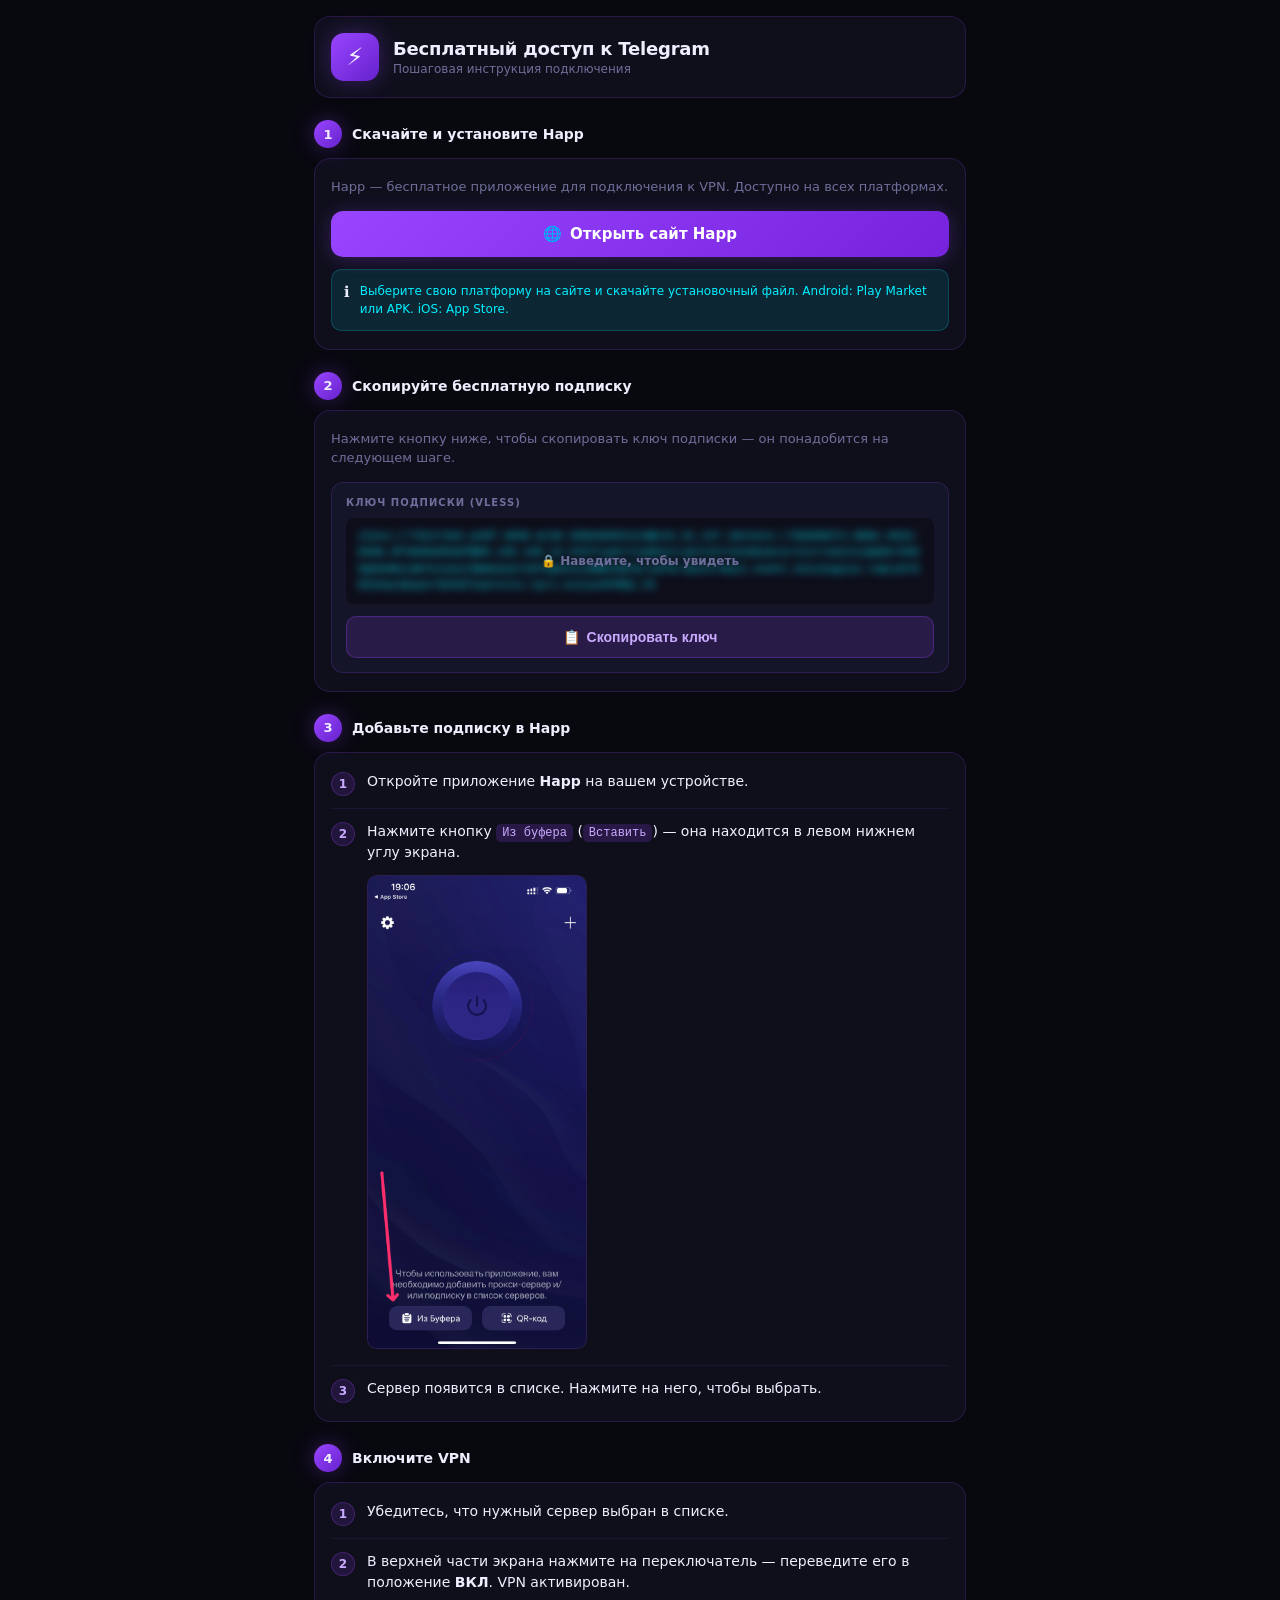
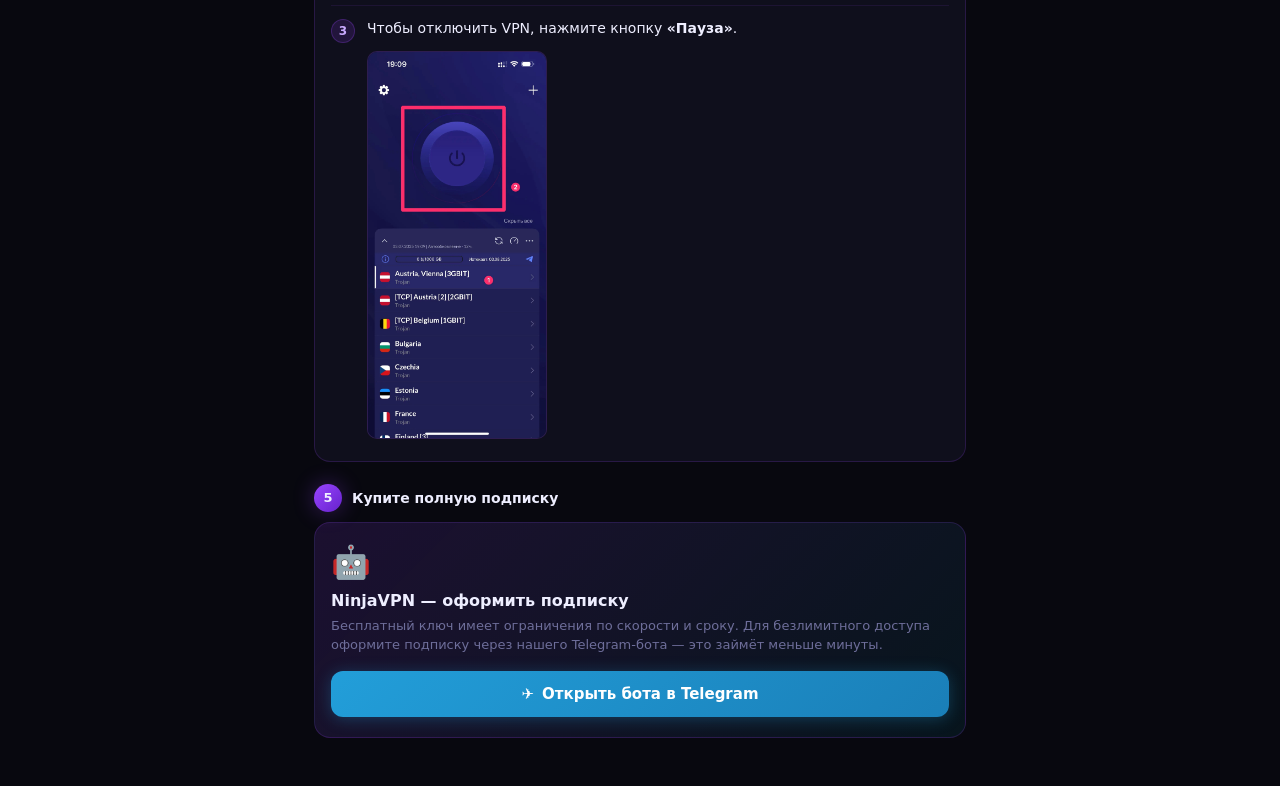
==== index.html @ a9976b2b "Update VLESS subscription link in index.html to change the fingerprint from 'chrome' to 'safari'" ====
<!doctype html>
<html lang="ru">
<head>
  <meta charset="utf-8">
  <meta name="viewport" content="width=device-width,initial-scale=1,viewport-fit=cover">
  <meta name="referrer" content="no-referrer">
  <title>Бесплатный VPN — инструкция</title>

  <!-- Open Graph / превью при вставке ссылки -->
  <meta property="og:type"        content="website">
  <meta property="og:url"         content="https://vilyzo.github.io/ninjavpn/">
  <meta property="og:title"       content="Бесплатный доступ к Telegram — подключить за 1 минуту">
  <meta property="og:description" content="Пошаговая инструкция: скачайте Happ, вставьте бесплатный VLESS-ключ и включите VPN. Работает на iOS и Android.">
  <meta property="og:image"       content="https://vilyzo.github.io/ninjavpn/img/og-preview.jpg">
  <meta property="og:locale"      content="ru_RU">

  <!-- Twitter / Telegram использует og: теги, но на всякий случай -->
  <meta name="twitter:card"        content="summary_large_image">
  <meta name="twitter:title"       content="Бесплатный доступ к Telegram — подключить за 1 минуту">
  <meta name="twitter:description" content="Пошаговая инструкция: скачайте Happ, вставьте бесплатный VLESS-ключ и включите VPN.">
  <meta name="twitter:image"       content="https://vilyzo.github.io/ninjavpn/img/og-preview.jpg">
  <style>
    :root {
      --bg:      #08080f;
      --surface: #0f0f1c;
      --surf2:   #15152a;
      --border:  rgba(153,69,255,.18);
      --primary: #9945ff;
      --pglow:   0 0 22px rgba(153,69,255,.32);
      --pdim:    rgba(153,69,255,.14);
      --accent:  #00eeff;
      --adim:    rgba(0,238,255,.1);
      --text:    #eeeeff;
      --muted:   #6e6e9a;
      --green:   #00e096;
      --gdim:    rgba(0,224,150,.12);
      --r:       16px;
    }

    *, *::before, *::after { box-sizing: border-box; margin: 0; padding: 0; }

    html, body {
      background: var(--bg);
      color: var(--text);
      font-family: system-ui, -apple-system, Segoe UI, Roboto, Arial, sans-serif;
      -webkit-font-smoothing: antialiased;
      -webkit-tap-highlight-color: transparent;
    }

    .wrap {
      max-width: 680px;
      margin: 0 auto;
      padding: 16px 14px 48px;
    }

    /* ── Header ── */
    .header {
      display: flex;
      align-items: center;
      gap: 14px;
      background: var(--surface);
      border: 1px solid var(--border);
      border-radius: var(--r);
      padding: 16px;
      margin-bottom: 20px;
    }
    .logo {
      width: 48px; height: 48px;
      background: linear-gradient(135deg, #9945ff 0%, #6622cc 100%);
      border-radius: 13px;
      display: flex; align-items: center; justify-content: center;
      font-size: 24px;
      flex-shrink: 0;
      box-shadow: var(--pglow);
    }
    .header-text { flex: 1; min-width: 0; }
    .header-title { font-size: 18px; font-weight: 800; letter-spacing: -.2px; }
    .header-sub   { font-size: 12px; color: var(--muted); margin-top: 3px; }

    /* ── Step label ── */
    .step-label {
      display: flex;
      align-items: center;
      gap: 10px;
      margin: 22px 0 10px;
    }
    .step-num {
      width: 28px; height: 28px;
      border-radius: 50%;
      background: linear-gradient(135deg, #9945ff 0%, #6622cc 100%);
      display: flex; align-items: center; justify-content: center;
      font-size: 13px; font-weight: 800;
      flex-shrink: 0;
      box-shadow: var(--pglow);
    }
    .step-title { font-size: 14px; font-weight: 700; color: var(--text); }

    /* ── Card ── */
    .card {
      background: var(--surface);
      border: 1px solid var(--border);
      border-radius: var(--r);
      padding: 18px 16px;
    }
    .card + .card { margin-top: 10px; }

    .hint {
      font-size: 13px;
      color: var(--muted);
      line-height: 1.5;
      margin-bottom: 14px;
    }
    .hint:last-child { margin-bottom: 0; }

    /* ── Download button ── */
    .btn-dl {
      display: flex;
      align-items: center;
      justify-content: center;
      gap: 8px;
      background: linear-gradient(135deg, #9945ff 0%, #7722dd 100%);
      color: #fff;
      text-decoration: none;
      border-radius: 12px;
      padding: 14px 20px;
      font-size: 15px;
      font-weight: 700;
      box-shadow: 0 2px 18px rgba(153,69,255,.28);
      transition: opacity .14s, transform .1s;
    }
    .btn-dl:active { transform: scale(.97); opacity: .88; }

    /* ── Subscription block ── */
    .sub-block {
      background: var(--surf2);
      border: 1px solid var(--border);
      border-radius: 12px;
      padding: 14px;
    }
    .sub-label {
      font-size: 10px;
      font-weight: 700;
      color: var(--muted);
      text-transform: uppercase;
      letter-spacing: 1px;
      margin-bottom: 10px;
    }
    .sub-text-wrap {
      position: relative;
      overflow: hidden;
      border-radius: 8px;
      background: rgba(0,0,0,.35);
      padding: 10px 12px;
      margin-bottom: 12px;
      cursor: default;
      user-select: none;
    }
    .sub-text {
      font-size: 11px;
      font-family: monospace;
      color: var(--accent);
      word-break: break-all;
      line-height: 1.5;
      filter: blur(4px);
      transition: filter .2s;
      user-select: text;
      pointer-events: none;
    }
    .sub-text-wrap:hover .sub-text,
    .sub-text-wrap:focus-within .sub-text { filter: blur(0); }

    .sub-overlay {
      position: absolute;
      inset: 0;
      display: flex;
      align-items: center;
      justify-content: center;
      font-size: 12px;
      font-weight: 600;
      color: var(--muted);
      pointer-events: none;
      transition: opacity .2s;
      background: transparent;
    }
    .sub-text-wrap:hover .sub-overlay { opacity: 0; }

    .btn-copy {
      display: flex;
      align-items: center;
      justify-content: center;
      gap: 7px;
      width: 100%;
      background: var(--pdim);
      border: 1px solid rgba(153,69,255,.3);
      border-radius: 10px;
      color: #c9aaff;
      font-size: 14px;
      font-weight: 700;
      padding: 12px;
      cursor: pointer;
      transition: background .14s, transform .1s;
    }
    .btn-copy:active { background: rgba(153,69,255,.28); transform: scale(.98); }
    .btn-copy.ok { background: var(--gdim); border-color: rgba(0,224,150,.3); color: var(--green); }

    /* ── Instruction steps ── */
    .instr-step {
      display: flex;
      gap: 12px;
      padding: 12px 0;
      border-bottom: 1px solid rgba(153,69,255,.1);
    }
    .instr-step:last-child { border-bottom: none; padding-bottom: 0; }
    .instr-step:first-child { padding-top: 0; }

    .instr-num {
      width: 24px; height: 24px;
      border-radius: 50%;
      background: var(--pdim);
      border: 1px solid rgba(153,69,255,.25);
      display: flex; align-items: center; justify-content: center;
      font-size: 12px; font-weight: 700;
      color: #c9aaff;
      flex-shrink: 0;
      margin-top: 1px;
    }
    .instr-body { flex: 1; min-width: 0; }
    .instr-text {
      font-size: 14px;
      line-height: 1.5;
      color: var(--text);
    }
    .instr-text code {
      font-size: 12px;
      background: rgba(153,69,255,.18);
      color: #c9aaff;
      border-radius: 5px;
      padding: 2px 6px;
      font-family: monospace;
    }

    .img-wrap {
      margin-top: 12px;
      border-radius: 10px;
      overflow: hidden;
      background: var(--surf2);
      border: 1px solid var(--border);
      display: inline-block;
      max-width: 220px;
    }
    .img-wrap img {
      display: block;
      width: 100%;
      height: auto;
    }

    /* ── Final CTA ── */
    .cta-block {
      background: linear-gradient(135deg, rgba(153,69,255,.14) 0%, rgba(0,238,255,.06) 100%);
      border: 1px solid var(--border);
      border-radius: var(--r);
      padding: 20px 16px;
    }
    .cta-icon { font-size: 32px; margin-bottom: 10px; }
    .cta-title {
      font-size: 16px; font-weight: 800;
      margin-bottom: 6px;
    }
    .cta-desc {
      font-size: 13px;
      color: var(--muted);
      line-height: 1.5;
      margin-bottom: 16px;
    }
    .btn-bot {
      display: flex;
      align-items: center;
      justify-content: center;
      gap: 8px;
      background: linear-gradient(135deg, #229ED9 0%, #1a7fb8 100%);
      color: #fff;
      text-decoration: none;
      border-radius: 12px;
      padding: 14px 20px;
      font-size: 15px;
      font-weight: 700;
      box-shadow: 0 2px 16px rgba(34,158,217,.3);
      transition: opacity .14s, transform .1s;
    }
    .btn-bot:active { transform: scale(.97); opacity: .88; }

    /* ── Notice ── */
    .notice {
      display: flex;
      gap: 10px;
      background: var(--adim);
      border: 1px solid rgba(0,238,255,.18);
      border-radius: 10px;
      padding: 12px;
      margin-top: 12px;
    }
    .notice-icon { font-size: 15px; flex-shrink: 0; margin-top: 1px; }
    .notice-text { font-size: 12px; color: var(--accent); line-height: 1.5; }

    /* ── Divider ── */
    .divider {
      height: 1px;
      background: var(--border);
      margin: 14px 0;
    }
  </style>
</head>
<body>
<div class="wrap">

  <!-- Header -->
  <div class="header">
    <div class="logo">⚡</div>
    <div class="header-text">
      <div class="header-title">Бесплатный доступ к Telegram</div>
      <div class="header-sub">Пошаговая инструкция подключения</div>
    </div>
  </div>

  <!-- Step 1: Download Happ -->
  <div class="step-label">
    <div class="step-num">1</div>
    <div class="step-title">Скачайте и установите Happ</div>
  </div>
  <div class="card">
    <p class="hint">Happ — бесплатное приложение для подключения к VPN. Доступно на всех платформах.</p>
    <a class="btn-dl" href="https://www.happ.su/main/ru" target="_blank" rel="noopener">
      <span>🌐</span>
      <span>Открыть сайт Happ</span>
    </a>
    <div class="notice" style="margin-top:12px">
      <span class="notice-icon">ℹ️</span>
      <span class="notice-text">Выберите свою платформу на сайте и скачайте установочный файл. Android: Play Market или APK. iOS: App Store.</span>
    </div>
  </div>

  <!-- Step 2: Subscription -->
  <div class="step-label">
    <div class="step-num">2</div>
    <div class="step-title">Скопируйте бесплатную подписку</div>
  </div>
  <div class="card">
    <p class="hint">Нажмите кнопку ниже, чтобы скопировать ключ подписки — он понадобится на следующем шаге.</p>
    <div class="sub-block">
      <div class="sub-label">Ключ подписки (VLESS)</div>
      <div class="sub-text-wrap" title="Наведите, чтобы увидеть">
        <div class="sub-text" id="subText">vless://762173ee-a49f-4858-ac36-209e66652124@144.31.137.18vless://bb909672-d08e-401b-b9da-df4869a95a6f@90.156.169.12:443?type=tcp&encryption=none&security=reality&pbk=k6GOpEOURuLND7e12ait9W8aIwItl8TUQSXn1uMBECE&fp=safari&sni=mail.event.oncologica.ru&sid=9b534a13&spx=%2F&flow=xtls-rprx-vision#FREE_TG</div>
        <div class="sub-overlay">🔒 Наведите, чтобы увидеть</div>
      </div>
      <button class="btn-copy" id="copyBtn" type="button">
        <span>📋</span>
        <span id="copyLabel">Скопировать ключ</span>
      </button>
    </div>
  </div>

  <!-- Step 3: Add to app -->
  <div class="step-label">
    <div class="step-num">3</div>
    <div class="step-title">Добавьте подписку в Happ</div>
  </div>
  <div class="card">
    <div class="instr-step">
      <div class="instr-num">1</div>
      <div class="instr-body">
        <div class="instr-text">Откройте приложение <strong>Happ</strong> на вашем устройстве.</div>
      </div>
    </div>
    <div class="instr-step">
      <div class="instr-num">2</div>
      <div class="instr-body">
        <div class="instr-text">
          Нажмите кнопку <code>Из буфера</code> (<code>Вставить</code>) — она находится в левом нижнем углу экрана.
        </div>
        <div class="img-wrap" style="margin-top:12px">
          <img src="img/install/ios/happ/ios_happ_step_1.webp" alt="Кнопка Из буфера в Happ" loading="lazy">
        </div>
      </div>
    </div>
    <div class="instr-step">
      <div class="instr-num">3</div>
      <div class="instr-body">
        <div class="instr-text">Сервер появится в списке. Нажмите на него, чтобы выбрать.</div>
      </div>
    </div>
  </div>

  <!-- Step 4: Enable VPN -->
  <div class="step-label">
    <div class="step-num">4</div>
    <div class="step-title">Включите VPN</div>
  </div>
  <div class="card">
    <div class="instr-step">
      <div class="instr-num">1</div>
      <div class="instr-body">
        <div class="instr-text">Убедитесь, что нужный сервер выбран в списке.</div>
      </div>
    </div>
    <div class="instr-step">
      <div class="instr-num">2</div>
      <div class="instr-body">
        <div class="instr-text">В верхней части экрана нажмите на переключатель — переведите его в положение <strong>ВКЛ</strong>. VPN активирован.</div>
      </div>
    </div>
    <div class="instr-step">
      <div class="instr-num">3</div>
      <div class="instr-body">
        <div class="instr-text">Чтобы отключить VPN, нажмите кнопку <strong>«Пауза»</strong>.</div>
        <div class="img-wrap" style="margin-top:12px; max-width:180px">
          <img src="assets/images/ios_happ_step_2-7b54c99772db80fa924ab985b76c19bf.jpg" alt="Переключатель VPN в Happ" loading="lazy">
        </div>
      </div>
    </div>
  </div>

  <!-- Step 5: Buy subscription -->
  <div class="step-label">
    <div class="step-num">5</div>
    <div class="step-title">Купите полную подписку</div>
  </div>
  <div class="cta-block">
    <div class="cta-icon">🤖</div>
    <div class="cta-title">NinjaVPN — оформить подписку</div>
    <div class="cta-desc">
      Бесплатный ключ имеет ограничения по скорости и сроку. Для безлимитного доступа оформите подписку через нашего Telegram-бота — это займёт меньше минуты.
    </div>
    <a class="btn-bot" href="https://t.me/NetNinjaVPN_bot" target="_blank" rel="noopener">
      <span>✈️</span>
      <span>Открыть бота в Telegram</span>
    </a>
  </div>

</div>

<script>
  const VLESS = document.getElementById("subText").textContent.trim();

  async function copyToClipboard(text) {
    try {
      await navigator.clipboard.writeText(text);
      return true;
    } catch {
      try {
        const ta = document.createElement("textarea");
        ta.value = text;
        ta.style.cssText = "position:fixed;left:-9999px;top:-9999px;opacity:0";
        document.body.appendChild(ta);
        ta.focus();
        ta.select();
        const ok = document.execCommand("copy");
        document.body.removeChild(ta);
        return ok;
      } catch {
        return false;
      }
    }
  }

  document.getElementById("copyBtn").addEventListener("click", async () => {
    const btn = document.getElementById("copyBtn");
    const label = document.getElementById("copyLabel");
    const ok = await copyToClipboard(VLESS);
    if (ok) {
      btn.classList.add("ok");
      label.textContent = "Скопировано!";
      setTimeout(() => {
        btn.classList.remove("ok");
        label.textContent = "Скопировать ключ";
      }, 2500);
    }
  });
</script>
</body>
</html>
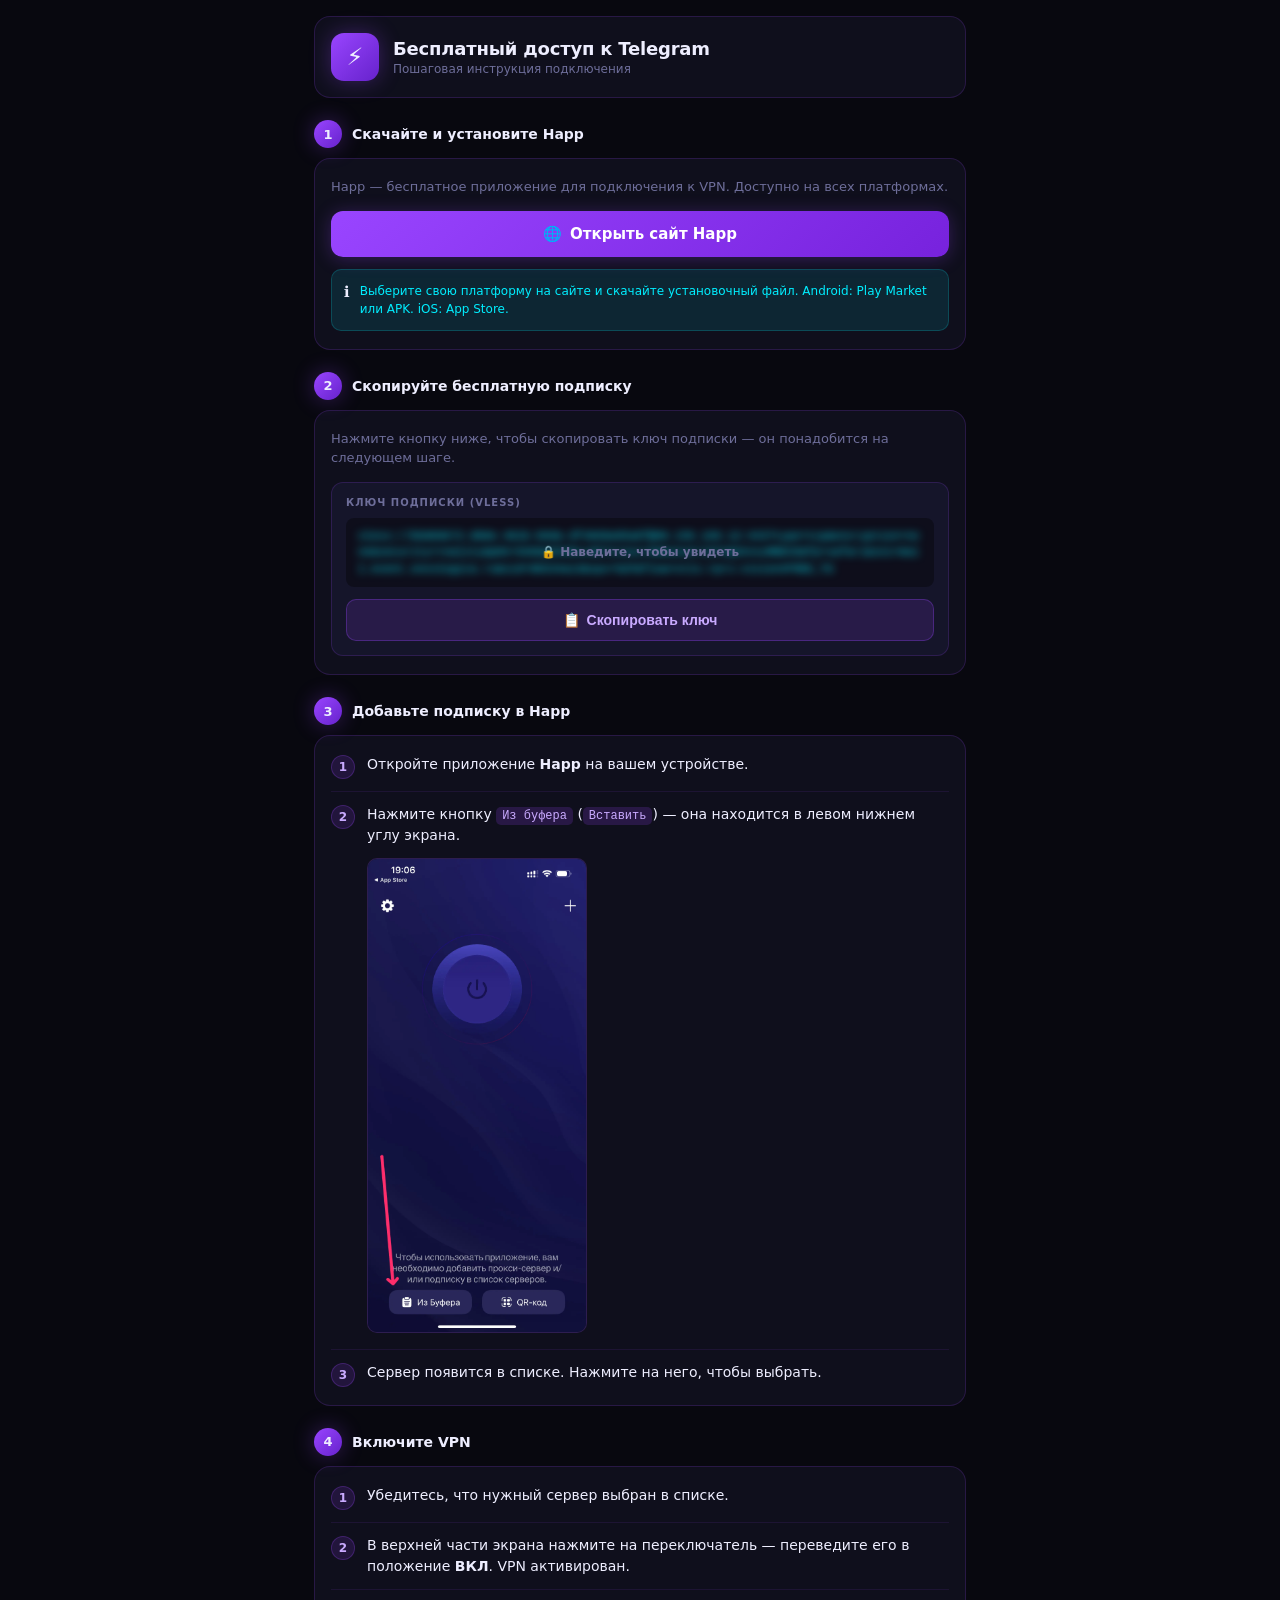
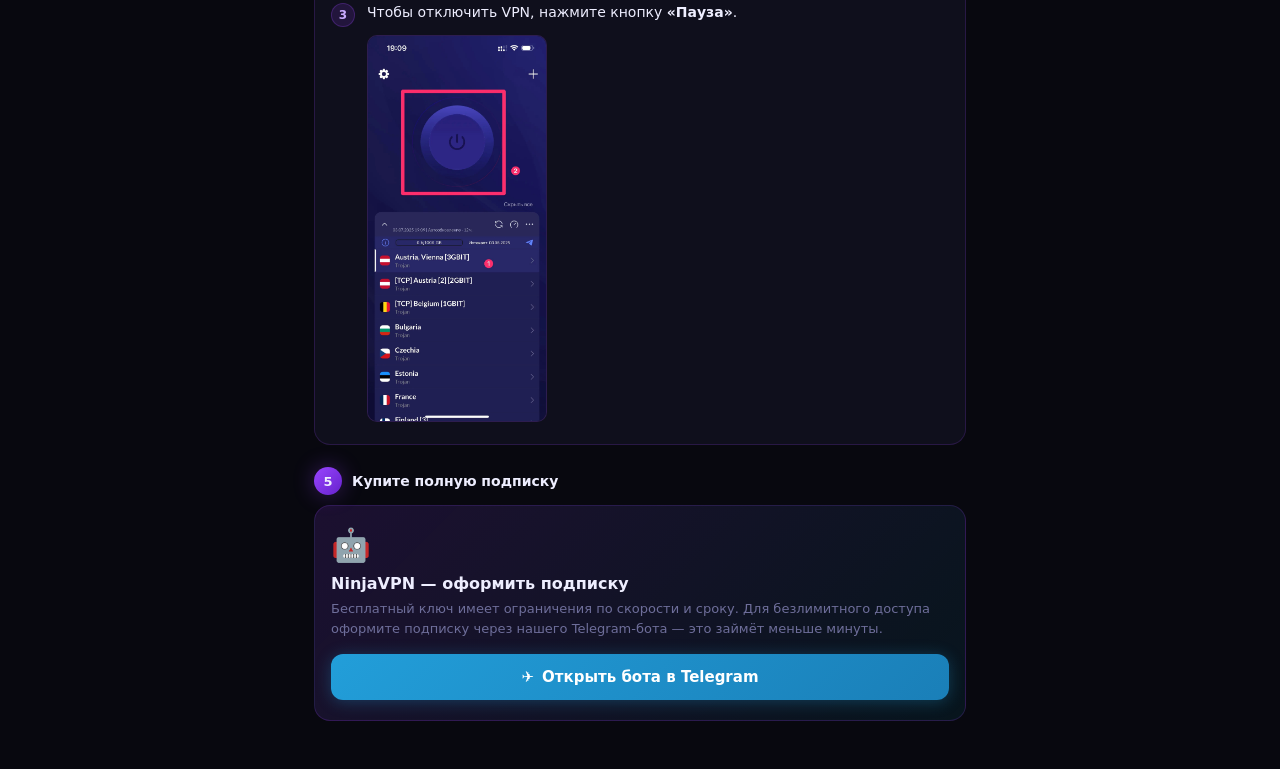
==== commit 72fd9868: "Update VLESS subscription link in index.html to remove the first part of the URL for clarity" ====
--- a/index.html
+++ b/index.html
@@ -349,7 +349,7 @@
     <div class="sub-block">
       <div class="sub-label">Ключ подписки (VLESS)</div>
       <div class="sub-text-wrap" title="Наведите, чтобы увидеть">
-        <div class="sub-text" id="subText">vless://762173ee-a49f-4858-ac36-209e66652124@144.31.137.18vless://bb909672-d08e-401b-b9da-df4869a95a6f@90.156.169.12:443?type=tcp&encryption=none&security=reality&pbk=k6GOpEOURuLND7e12ait9W8aIwItl8TUQSXn1uMBECE&fp=safari&sni=mail.event.oncologica.ru&sid=9b534a13&spx=%2F&flow=xtls-rprx-vision#FREE_TG</div>
+        <div class="sub-text" id="subText">vless://bb909672-d08e-401b-b9da-df4869a95a6f@90.156.169.12:443?type=tcp&encryption=none&security=reality&pbk=k6GOpEOURuLND7e12ait9W8aIwItl8TUQSXn1uMBECE&fp=safari&sni=mail.event.oncologica.ru&sid=9b534a13&spx=%2F&flow=xtls-rprx-vision#FREE_TG</div>
         <div class="sub-overlay">🔒 Наведите, чтобы увидеть</div>
       </div>
       <button class="btn-copy" id="copyBtn" type="button">
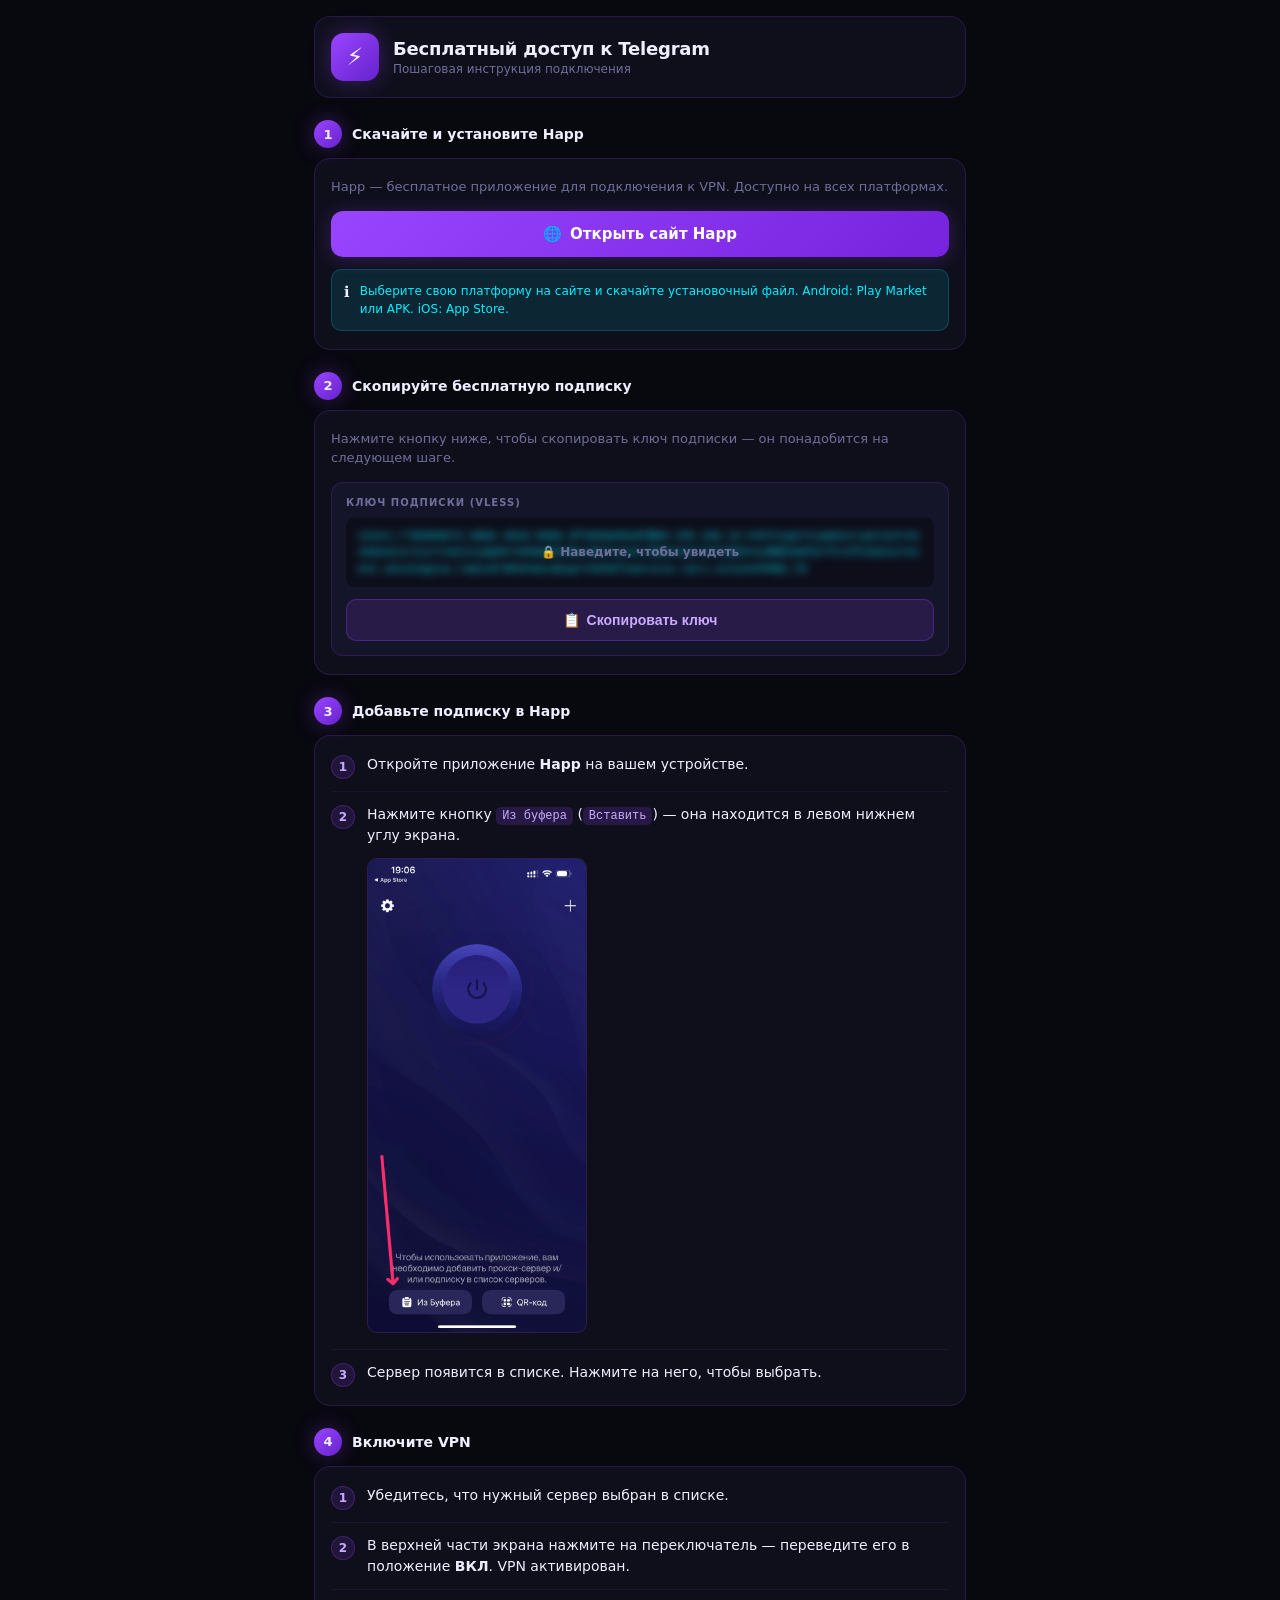
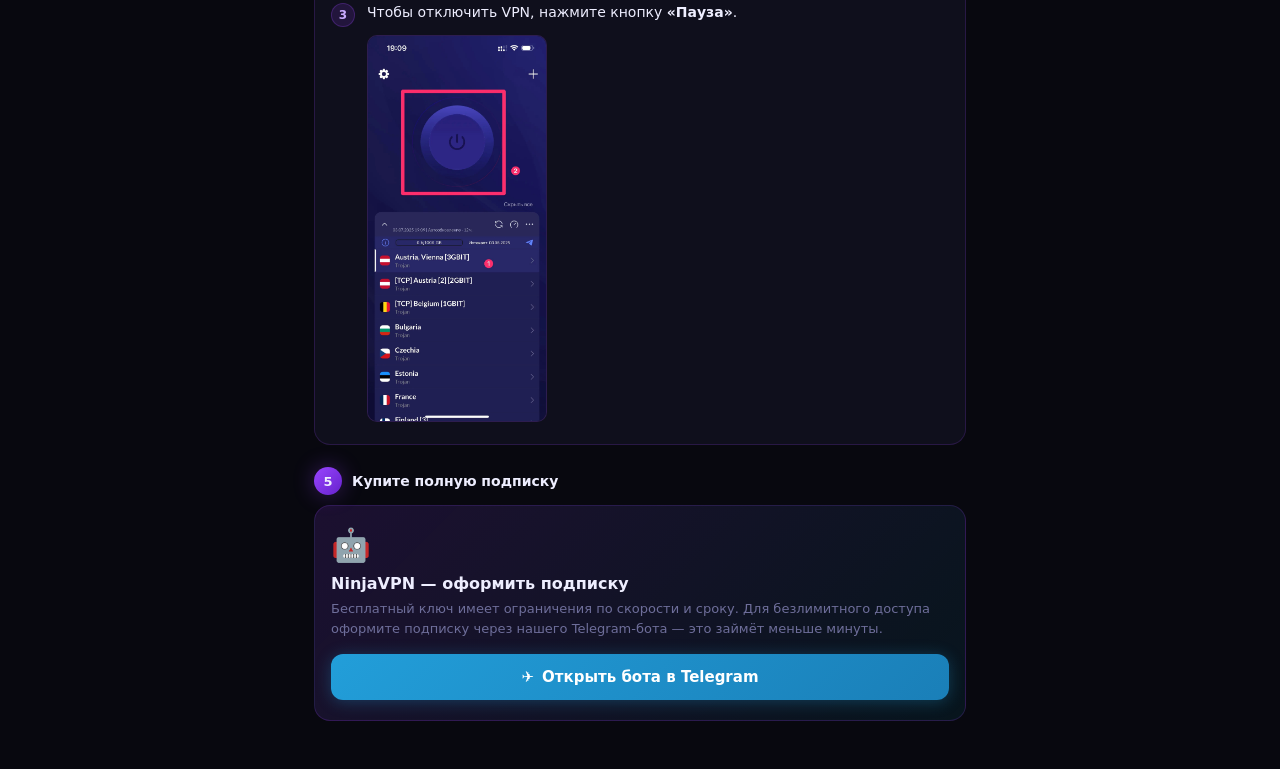
==== commit c74eb384: "Update VLESS subscription link in index.html for improved clarity and browser compatibility" ====
--- a/index.html
+++ b/index.html
@@ -349,7 +349,7 @@
     <div class="sub-block">
       <div class="sub-label">Ключ подписки (VLESS)</div>
       <div class="sub-text-wrap" title="Наведите, чтобы увидеть">
-        <div class="sub-text" id="subText">vless://bb909672-d08e-401b-b9da-df4869a95a6f@90.156.169.12:443?type=tcp&encryption=none&security=reality&pbk=k6GOpEOURuLND7e12ait9W8aIwItl8TUQSXn1uMBECE&fp=safari&sni=mail.event.oncologica.ru&sid=9b534a13&spx=%2F&flow=xtls-rprx-vision#FREE_TG</div>
+        <div class="sub-text" id="subText">vless://bb909672-d08e-401b-b9da-df4869a95a6f@90.156.169.12:443?type=tcp&encryption=none&security=reality&pbk=k6GOpEOURuLND7e12ait9W8aIwItl8TUQSXn1uMBECE&fp=firefox&sni=event.oncologica.ru&sid=9b534a13&spx=%2F&flow=xtls-rprx-vision#FREE_TG</div>
         <div class="sub-overlay">🔒 Наведите, чтобы увидеть</div>
       </div>
       <button class="btn-copy" id="copyBtn" type="button">
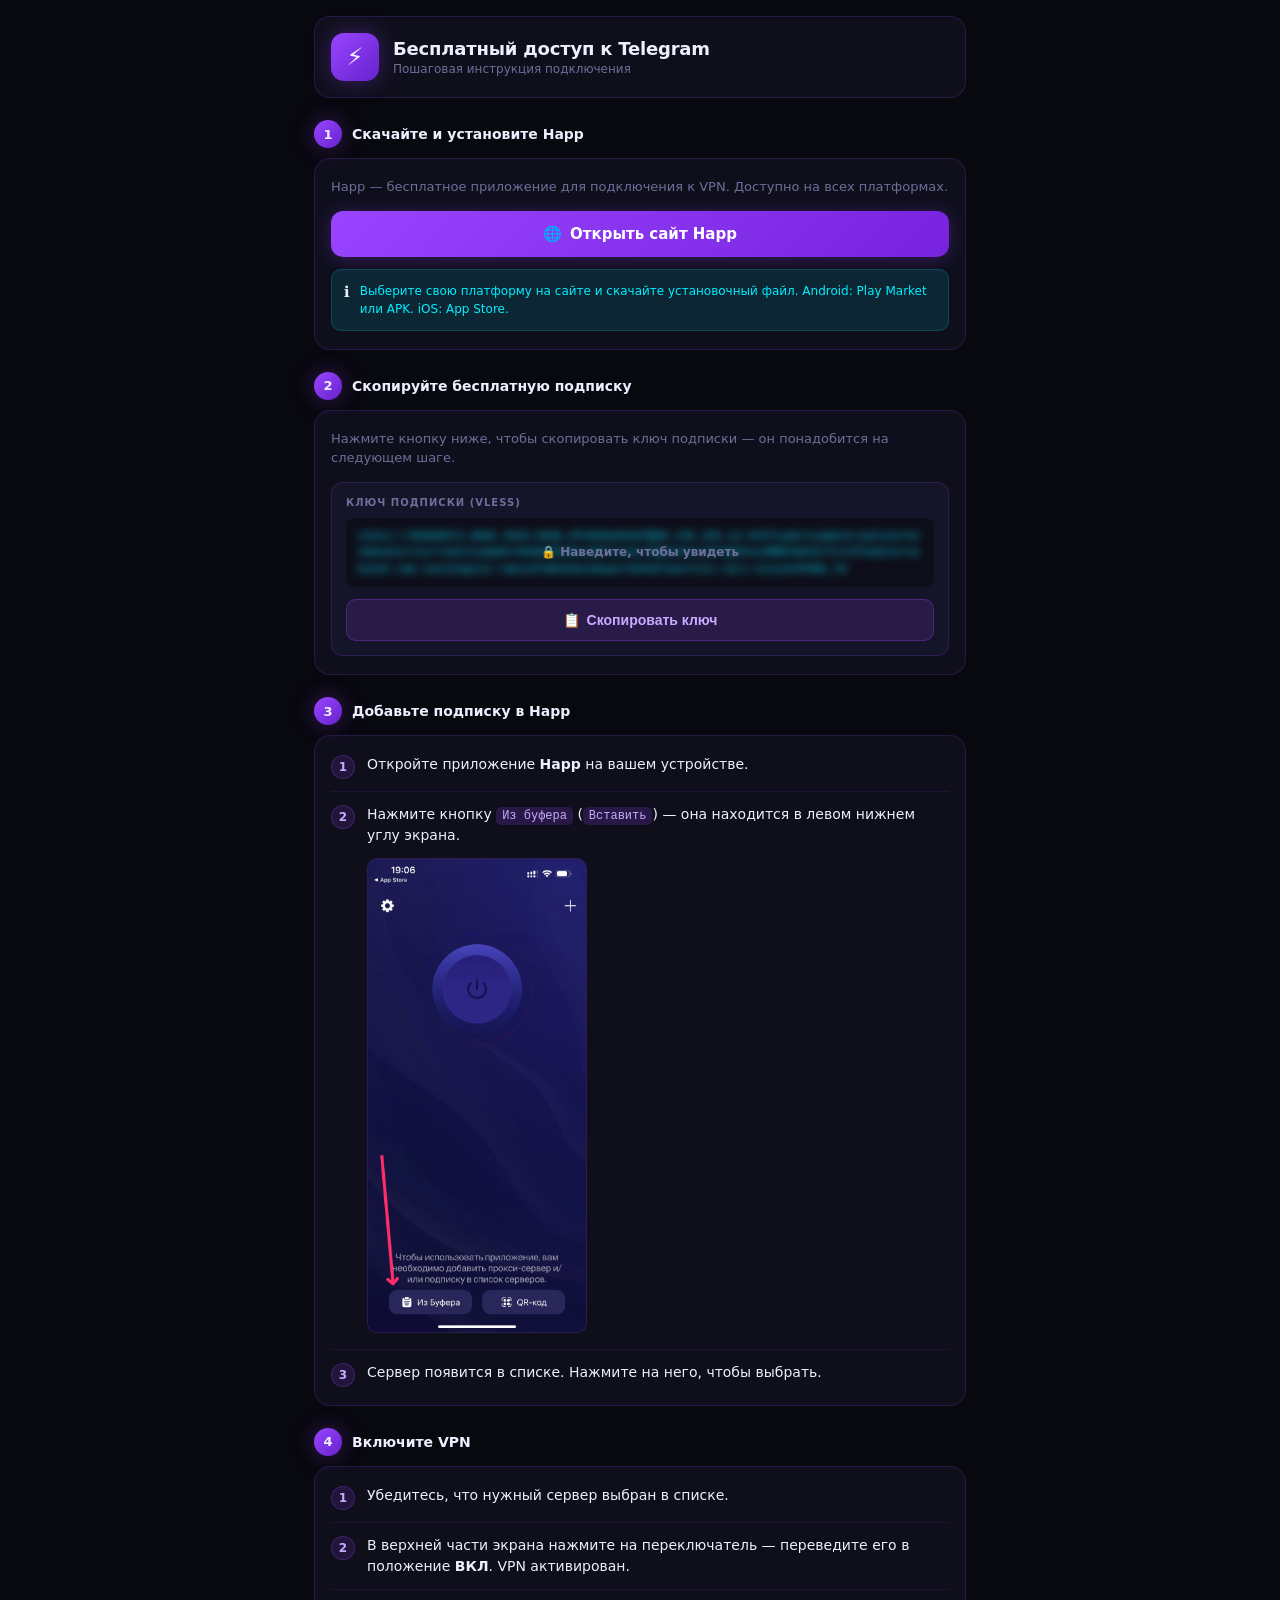
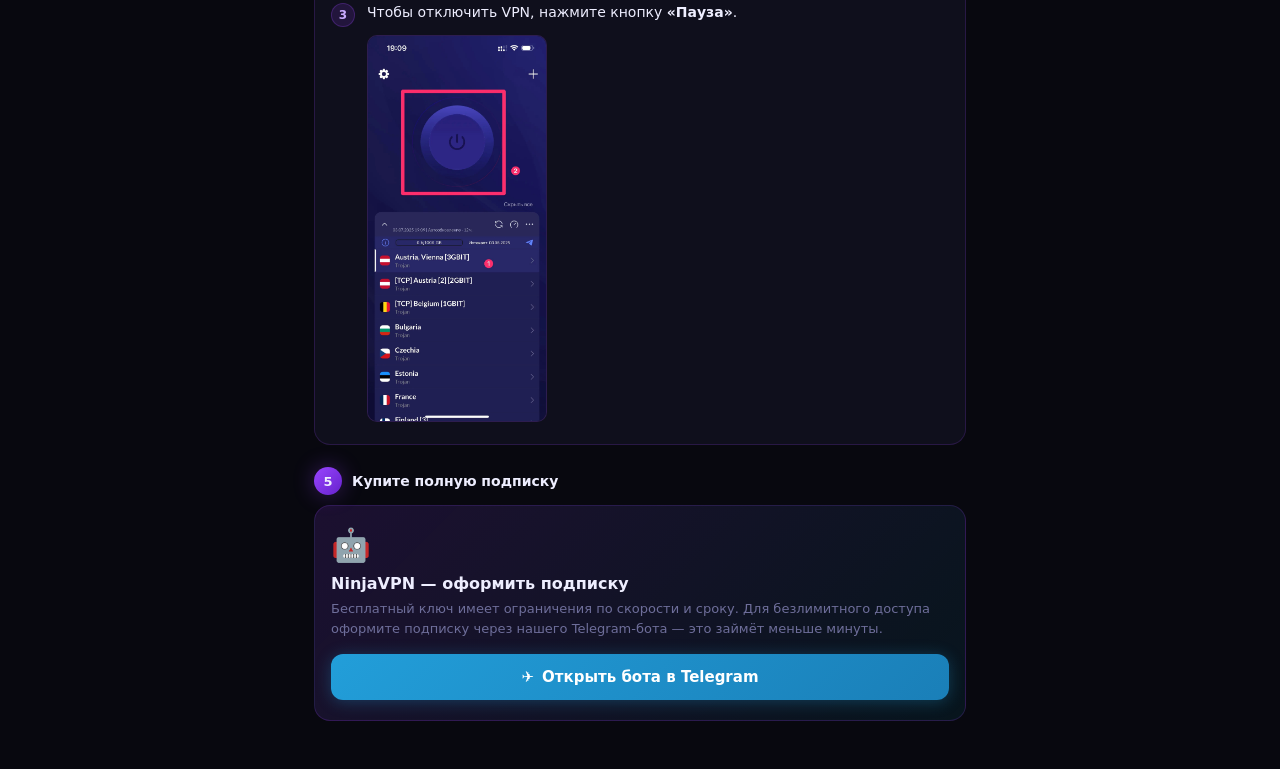
==== commit 8d464ca6: "Remove ansible-guide.html to streamline documentation and focus on essential resources" ====
--- a/index.html
+++ b/index.html
@@ -349,7 +349,7 @@
     <div class="sub-block">
       <div class="sub-label">Ключ подписки (VLESS)</div>
       <div class="sub-text-wrap" title="Наведите, чтобы увидеть">
-        <div class="sub-text" id="subText">vless://bb909672-d08e-401b-b9da-df4869a95a6f@90.156.169.12:443?type=tcp&encryption=none&security=reality&pbk=k6GOpEOURuLND7e12ait9W8aIwItl8TUQSXn1uMBECE&fp=firefox&sni=event.oncologica.ru&sid=9b534a13&spx=%2F&flow=xtls-rprx-vision#FREE_TG</div>
+        <div class="sub-text" id="subText">vless://bb909672-d08e-401b-b9da-df4869a95a6f@90.156.169.12:443?type=tcp&encryption=none&security=reality&pbk=k6GOpEOURuLND7e12ait9W8aIwItl8TUQSXn1uMBECE&fp=firefox&sni=cabinet-cms.oncologica.ru&sid=9b534a13&spx=%2F&flow=xtls-rprx-vision#FREE_TG</div>
         <div class="sub-overlay">🔒 Наведите, чтобы увидеть</div>
       </div>
       <button class="btn-copy" id="copyBtn" type="button">
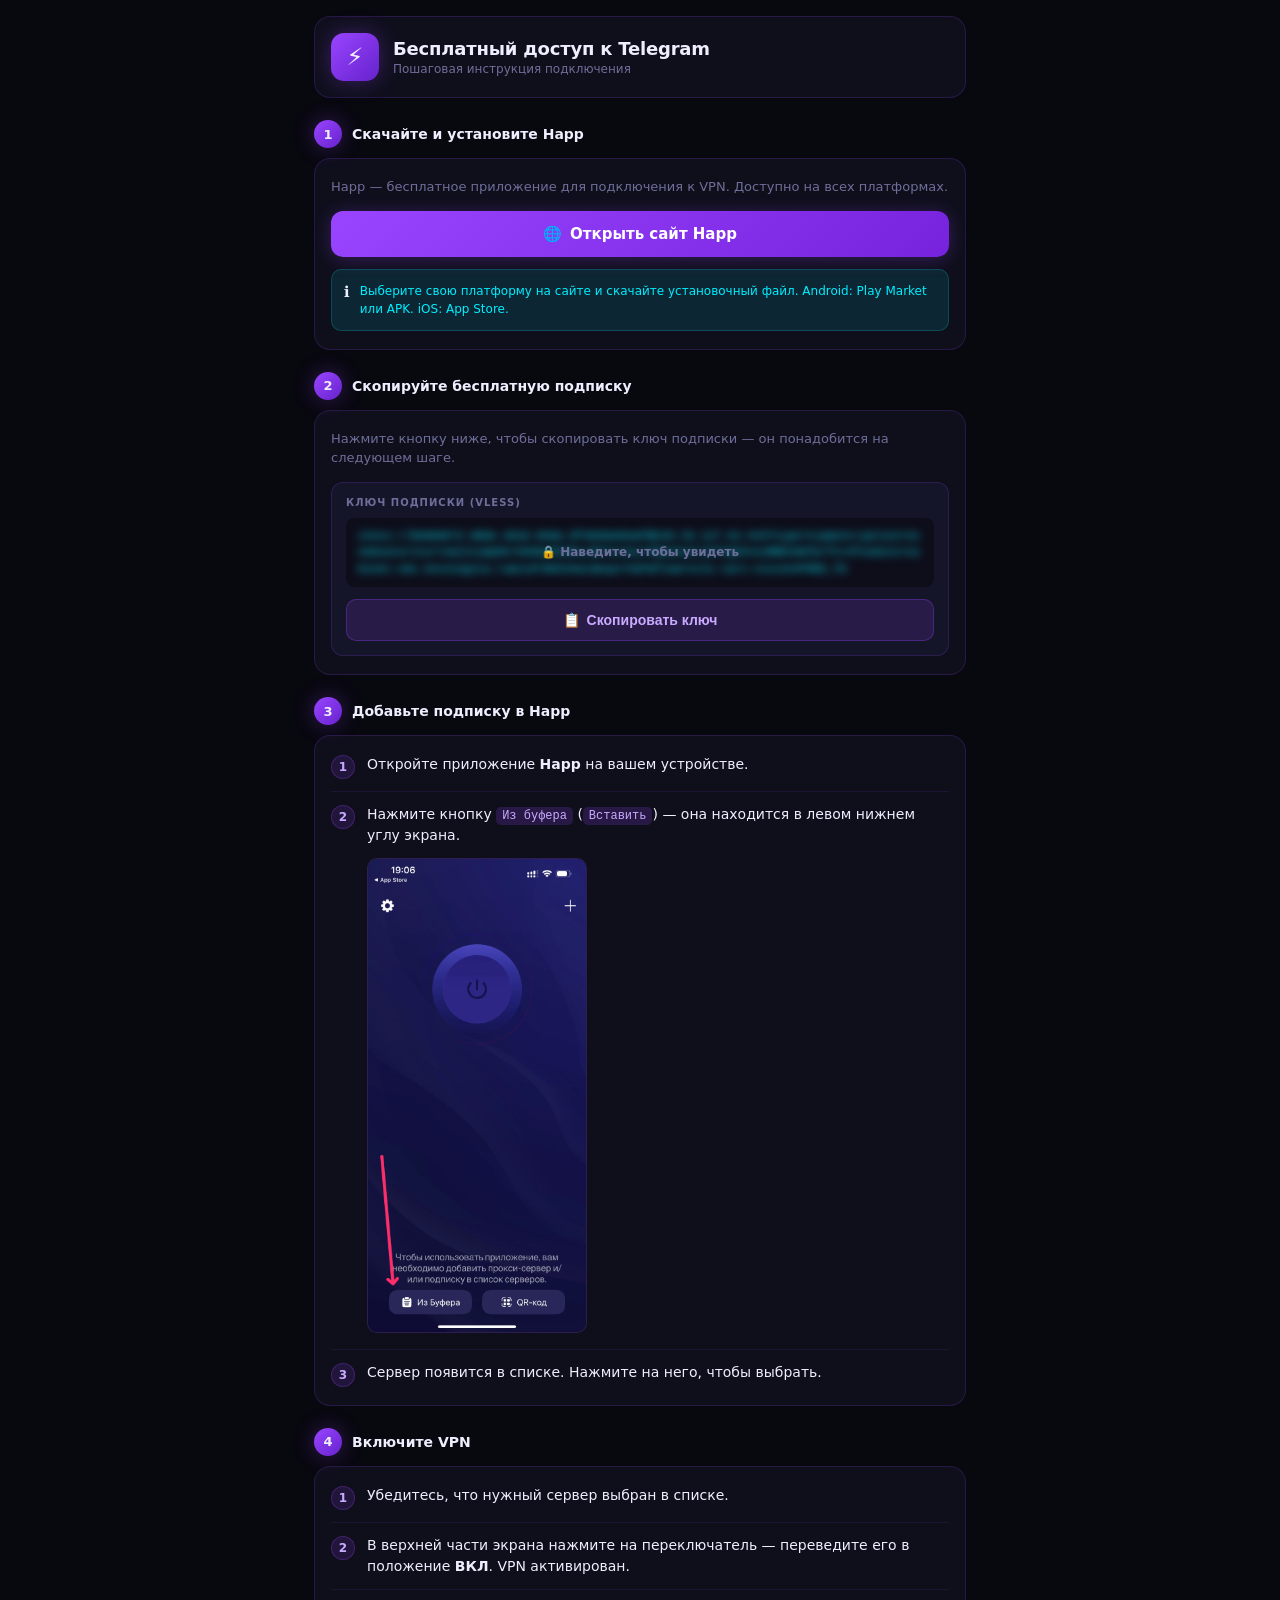
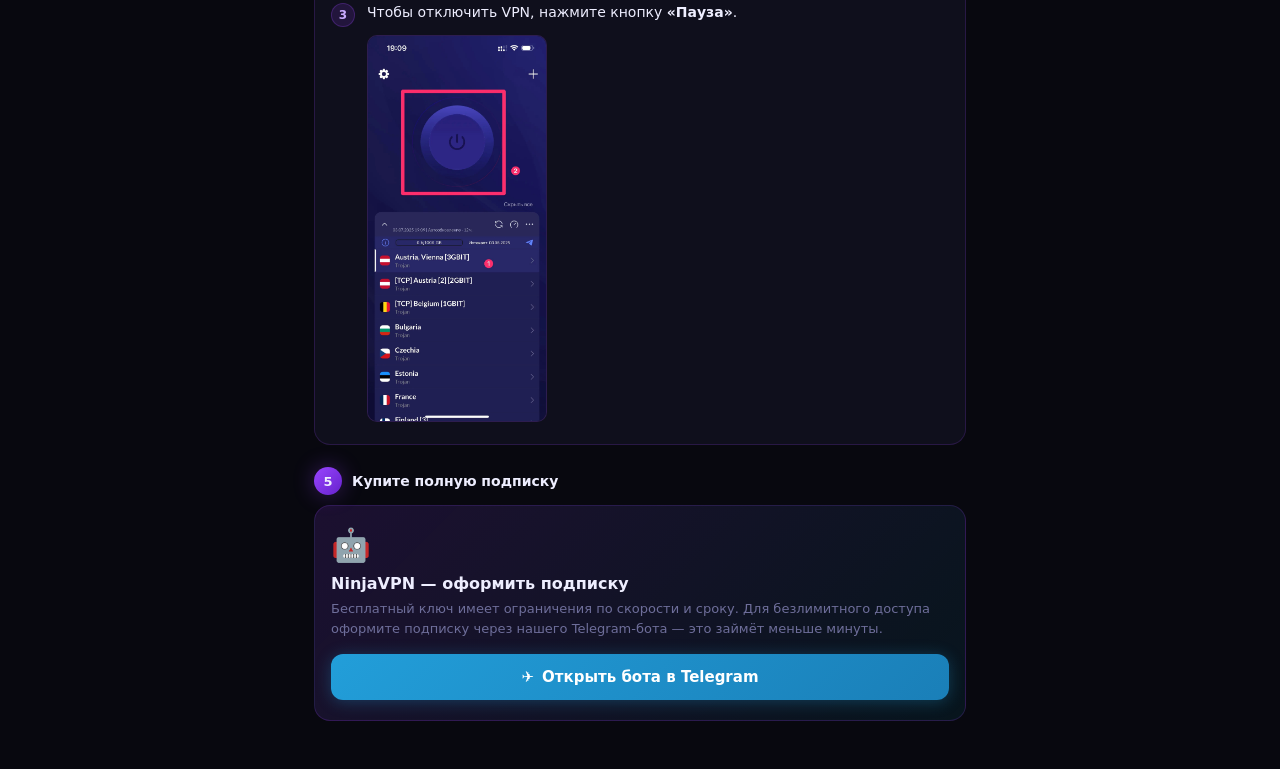
==== commit a2df2feb: "Update VLESS subscription link in index.html to reflect new server address for improved connectivity" ====
--- a/index.html
+++ b/index.html
@@ -349,7 +349,7 @@
     <div class="sub-block">
       <div class="sub-label">Ключ подписки (VLESS)</div>
       <div class="sub-text-wrap" title="Наведите, чтобы увидеть">
-        <div class="sub-text" id="subText">vless://bb909672-d08e-401b-b9da-df4869a95a6f@90.156.169.12:443?type=tcp&encryption=none&security=reality&pbk=k6GOpEOURuLND7e12ait9W8aIwItl8TUQSXn1uMBECE&fp=firefox&sni=cabinet-cms.oncologica.ru&sid=9b534a13&spx=%2F&flow=xtls-rprx-vision#FREE_TG</div>
+        <div class="sub-text" id="subText">vless://bb909672-d08e-401b-b9da-df4869a95a6f@193.53.127.61:443?type=tcp&encryption=none&security=reality&pbk=k6GOpEOURuLND7e12ait9W8aIwItl8TUQSXn1uMBECE&fp=firefox&sni=cabinet-cms.oncologica.ru&sid=9b534a13&spx=%2F&flow=xtls-rprx-vision#FREE_TG</div>
         <div class="sub-overlay">🔒 Наведите, чтобы увидеть</div>
       </div>
       <button class="btn-copy" id="copyBtn" type="button">
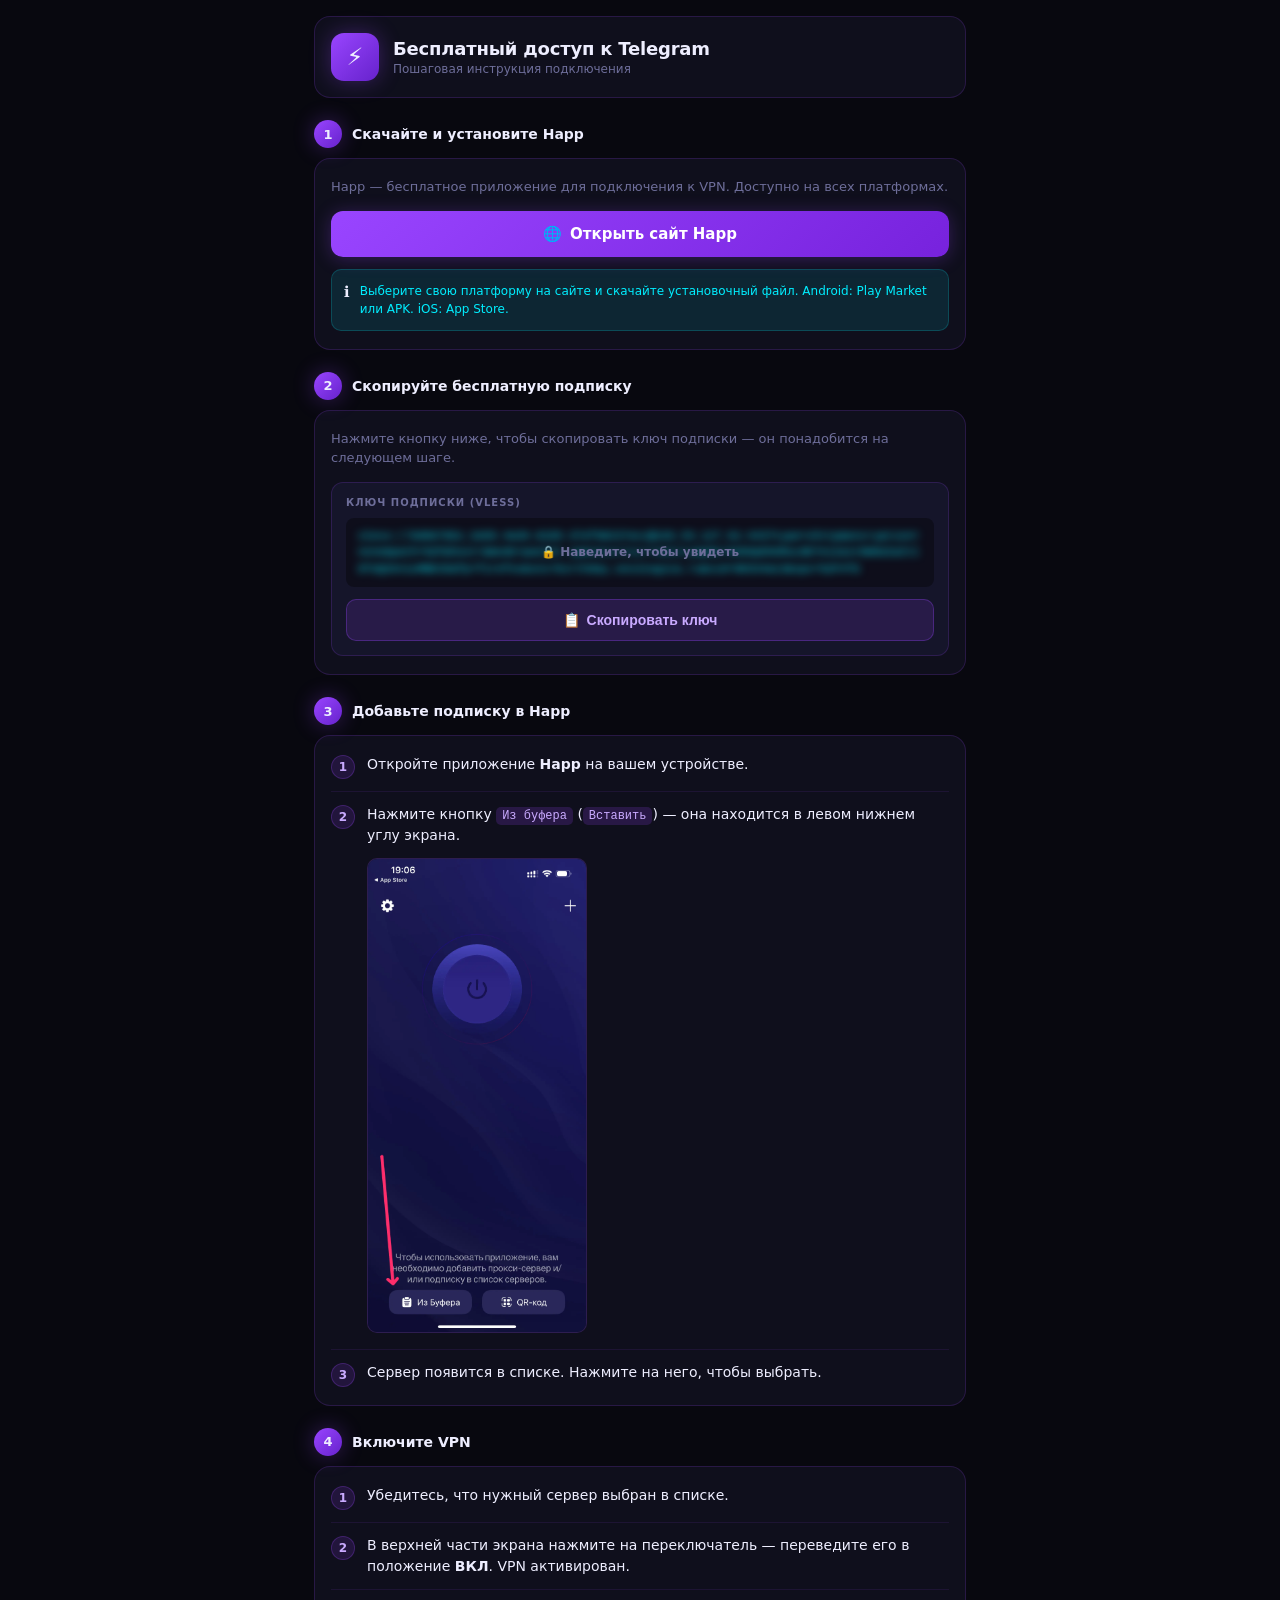
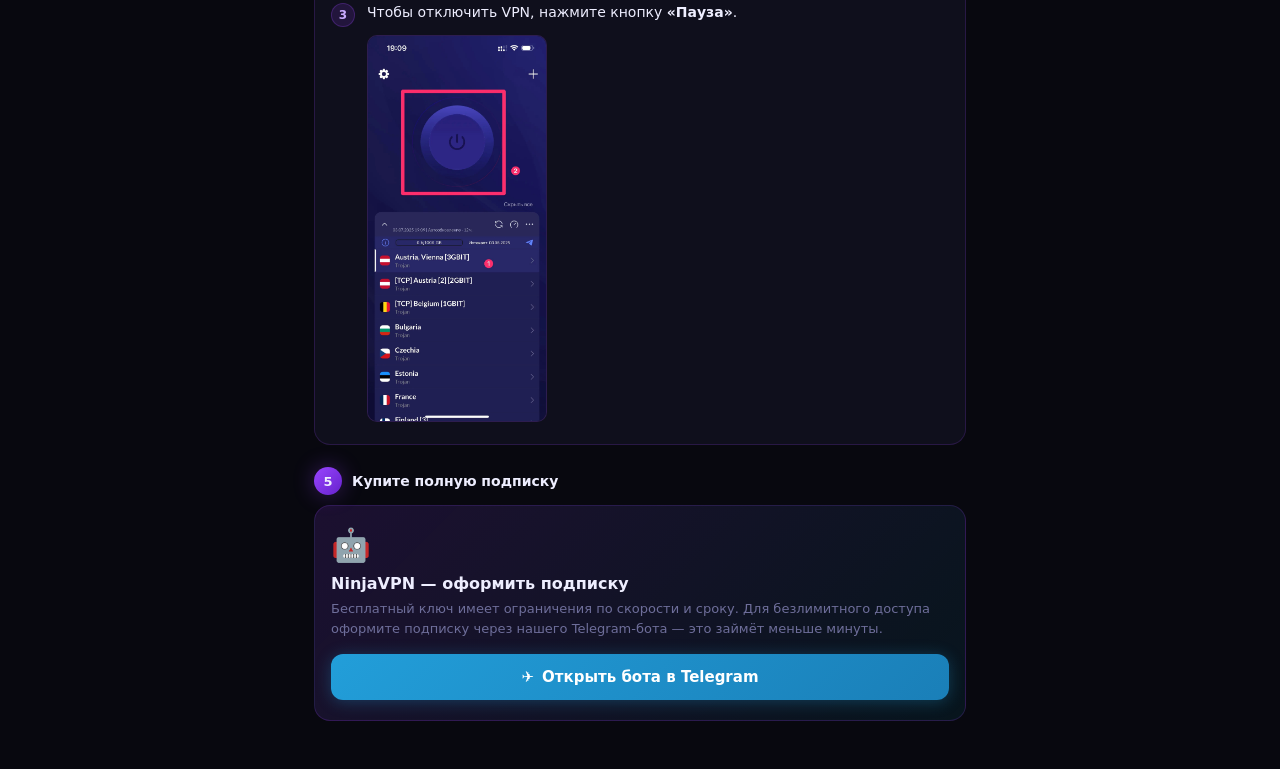
==== commit fde88b74: "Update VLESS subscription link in index.html to reflect new configuration for enhanced performance a" ====
--- a/index.html
+++ b/index.html
@@ -349,7 +349,7 @@
     <div class="sub-block">
       <div class="sub-label">Ключ подписки (VLESS)</div>
       <div class="sub-text-wrap" title="Наведите, чтобы увидеть">
-        <div class="sub-text" id="subText">vless://bb909672-d08e-401b-b9da-df4869a95a6f@193.53.127.61:443?type=tcp&encryption=none&security=reality&pbk=k6GOpEOURuLND7e12ait9W8aIwItl8TUQSXn1uMBECE&fp=firefox&sni=cabinet-cms.oncologica.ru&sid=9b534a13&spx=%2F&flow=xtls-rprx-vision#FREE_TG</div>
+        <div class="sub-text" id="subText">vless://9d6876b1-2eb5-4ed4-81b5-37ef90237ecc@193.53.127.61:443?type=xhttp&encryption=none&path=%2F&host=&mode=packet-up&security=reality&pbk=k6GOpEOURuLND7e12ait9W8aIwItl8TUQSXn1uMBECE&fp=firefox&sni=birthday.oncologica.ru&sid=9b534a13&spx=%2F#TG</div>
         <div class="sub-overlay">🔒 Наведите, чтобы увидеть</div>
       </div>
       <button class="btn-copy" id="copyBtn" type="button">
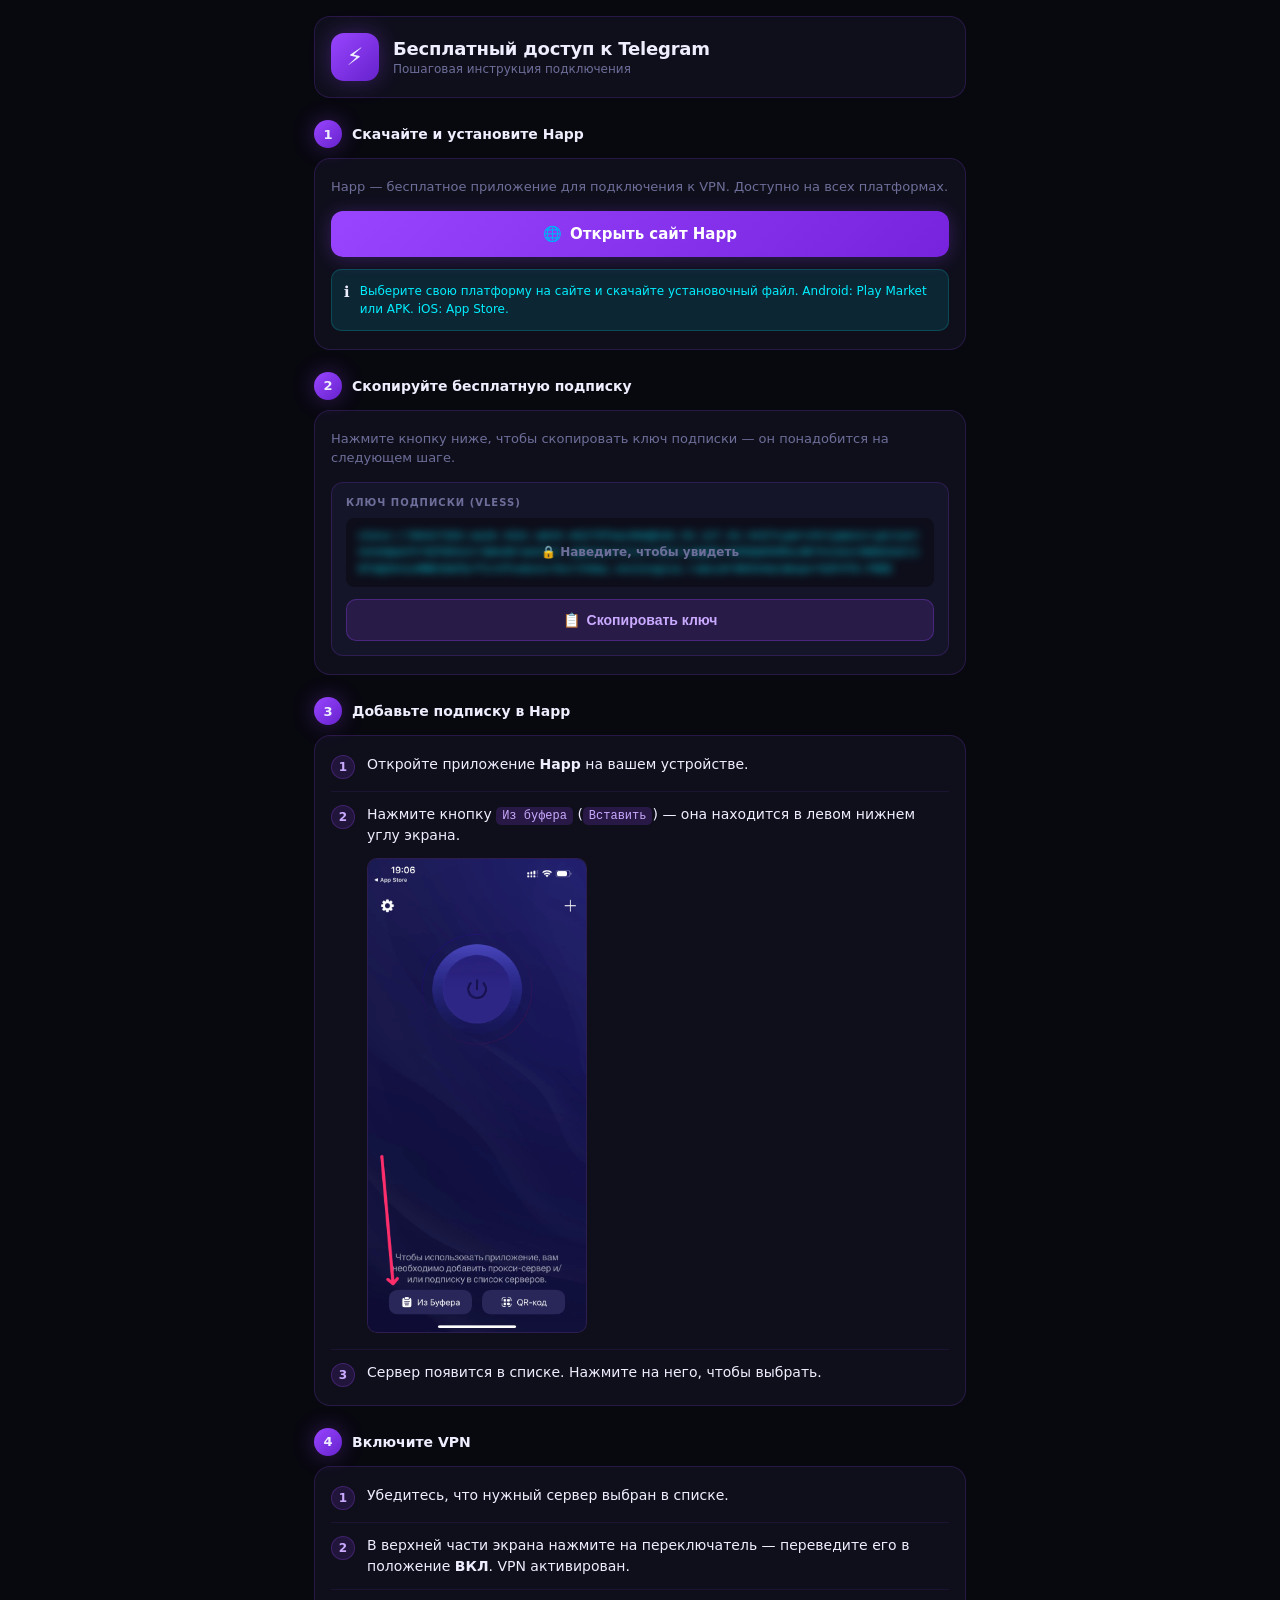
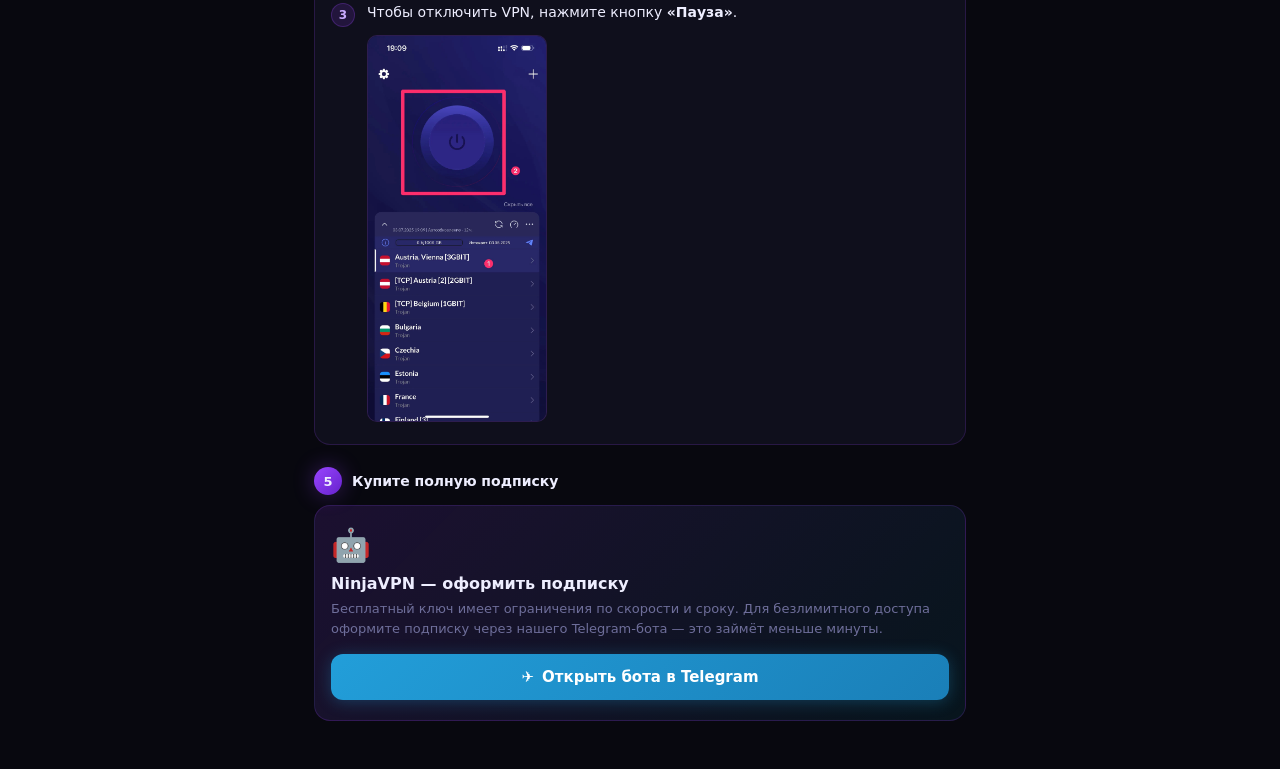
==== commit f57ea5d0: "Update VLESS subscription link in index.html to reflect new configuration for improved performance a" ====
--- a/index.html
+++ b/index.html
@@ -349,7 +349,7 @@
     <div class="sub-block">
       <div class="sub-label">Ключ подписки (VLESS)</div>
       <div class="sub-text-wrap" title="Наведите, чтобы увидеть">
-        <div class="sub-text" id="subText">vless://9d6876b1-2eb5-4ed4-81b5-37ef90237ecc@193.53.127.61:443?type=xhttp&encryption=none&path=%2F&host=&mode=packet-up&security=reality&pbk=k6GOpEOURuLND7e12ait9W8aIwItl8TUQSXn1uMBECE&fp=firefox&sni=birthday.oncologica.ru&sid=9b534a13&spx=%2F#TG</div>
+        <div class="sub-text" id="subText">vless://094272b3-ea1b-432c-a844-e6275feac69e@193.53.127.61:443?type=xhttp&encryption=none&path=%2F&host=&mode=packet-up&security=reality&pbk=k6GOpEOURuLND7e12ait9W8aIwItl8TUQSXn1uMBECE&fp=firefox&sni=birthday.oncologica.ru&sid=9b534a13&spx=%2F#TG-FREE</div>
         <div class="sub-overlay">🔒 Наведите, чтобы увидеть</div>
       </div>
       <button class="btn-copy" id="copyBtn" type="button">
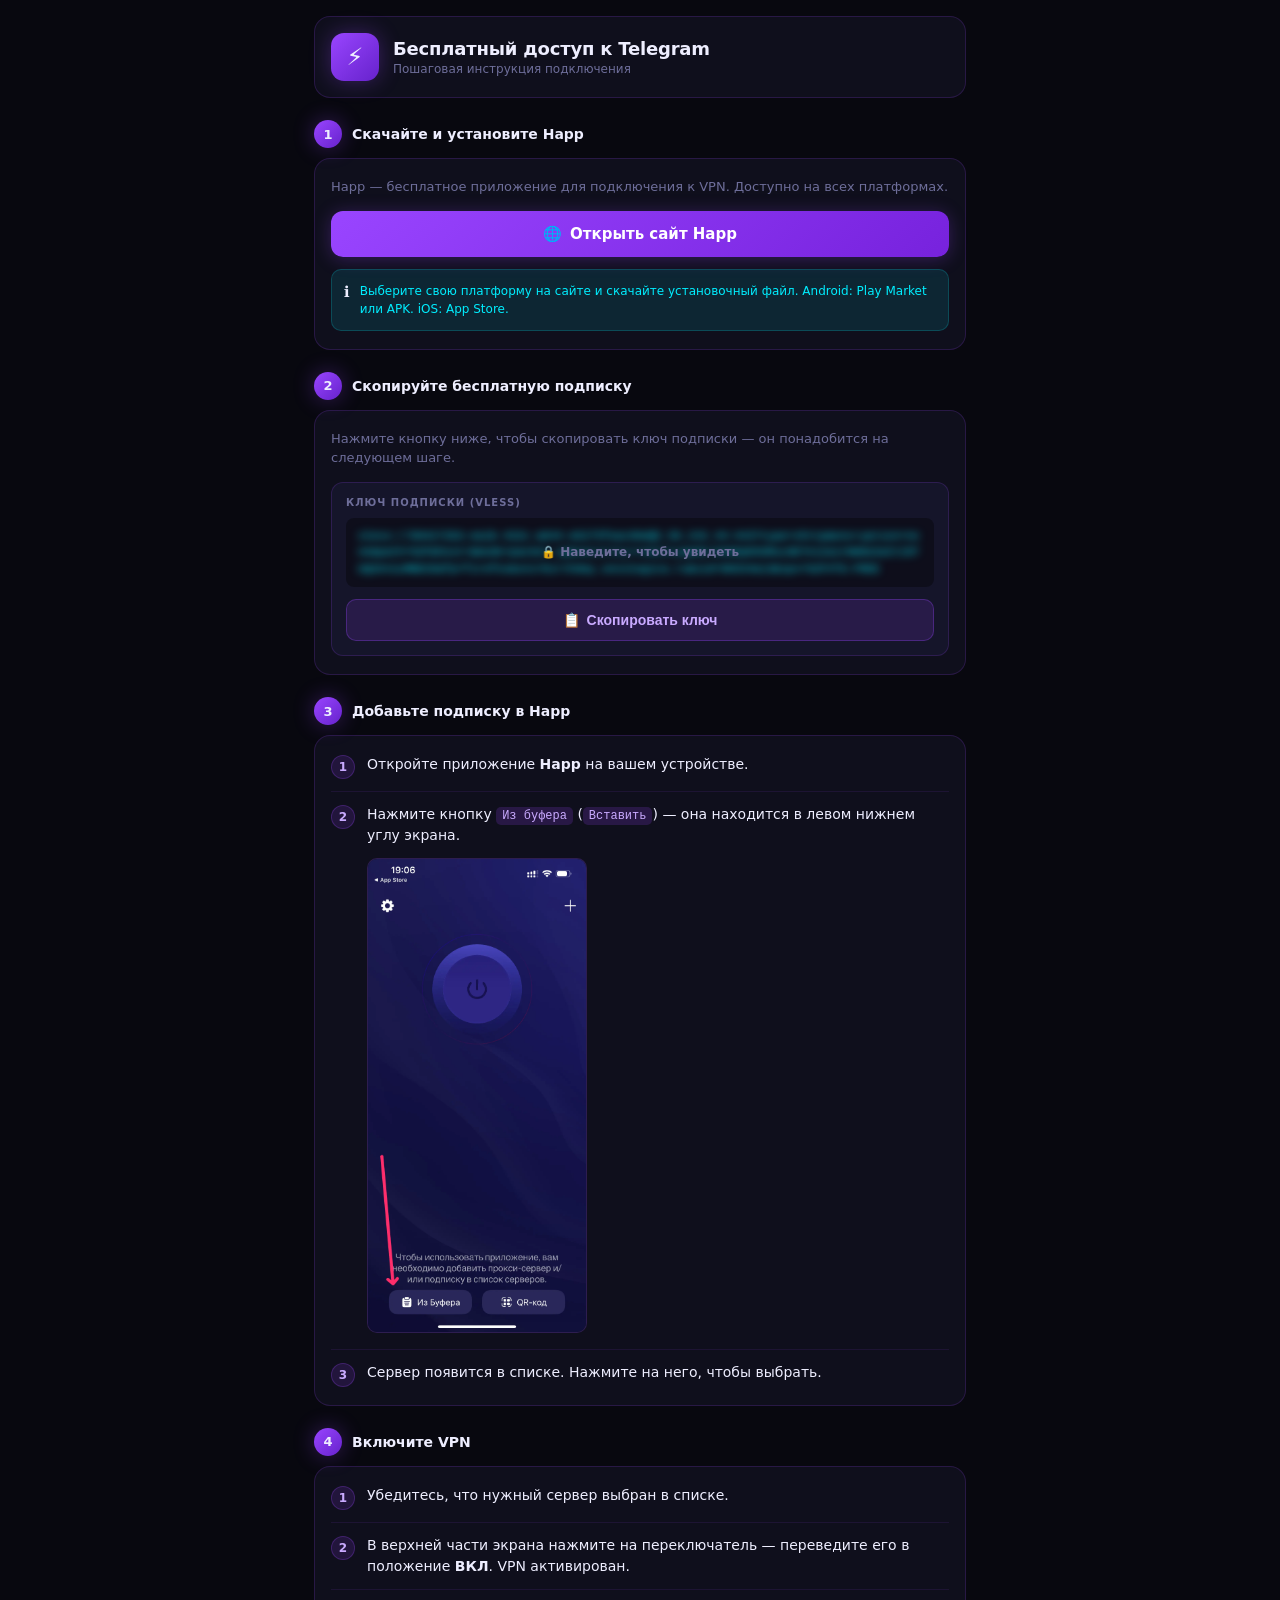
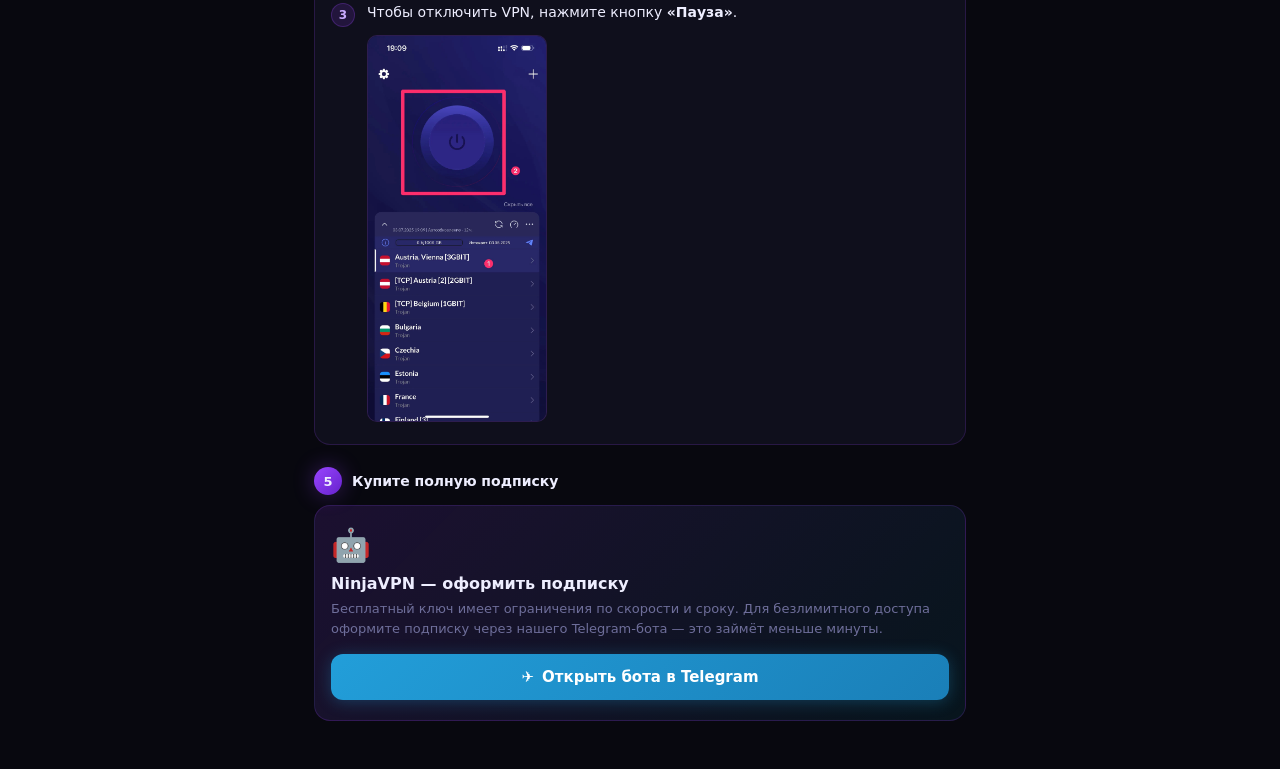
==== commit 7ec753d2: "Update VLESS subscription link in index.html to reflect new server address for improved performance " ====
--- a/index.html
+++ b/index.html
@@ -349,7 +349,7 @@
     <div class="sub-block">
       <div class="sub-label">Ключ подписки (VLESS)</div>
       <div class="sub-text-wrap" title="Наведите, чтобы увидеть">
-        <div class="sub-text" id="subText">vless://094272b3-ea1b-432c-a844-e6275feac69e@193.53.127.61:443?type=xhttp&encryption=none&path=%2F&host=&mode=packet-up&security=reality&pbk=k6GOpEOURuLND7e12ait9W8aIwItl8TUQSXn1uMBECE&fp=firefox&sni=birthday.oncologica.ru&sid=9b534a13&spx=%2F#TG-FREE</div>
+        <div class="sub-text" id="subText">vless://094272b3-ea1b-432c-a844-e6275feac69e@2.56.242.44:443?type=xhttp&encryption=none&path=%2F&host=&mode=packet-up&security=reality&pbk=k6GOpEOURuLND7e12ait9W8aIwItl8TUQSXn1uMBECE&fp=firefox&sni=birthday.oncologica.ru&sid=9b534a13&spx=%2F#TG-FREE</div>
         <div class="sub-overlay">🔒 Наведите, чтобы увидеть</div>
       </div>
       <button class="btn-copy" id="copyBtn" type="button">
